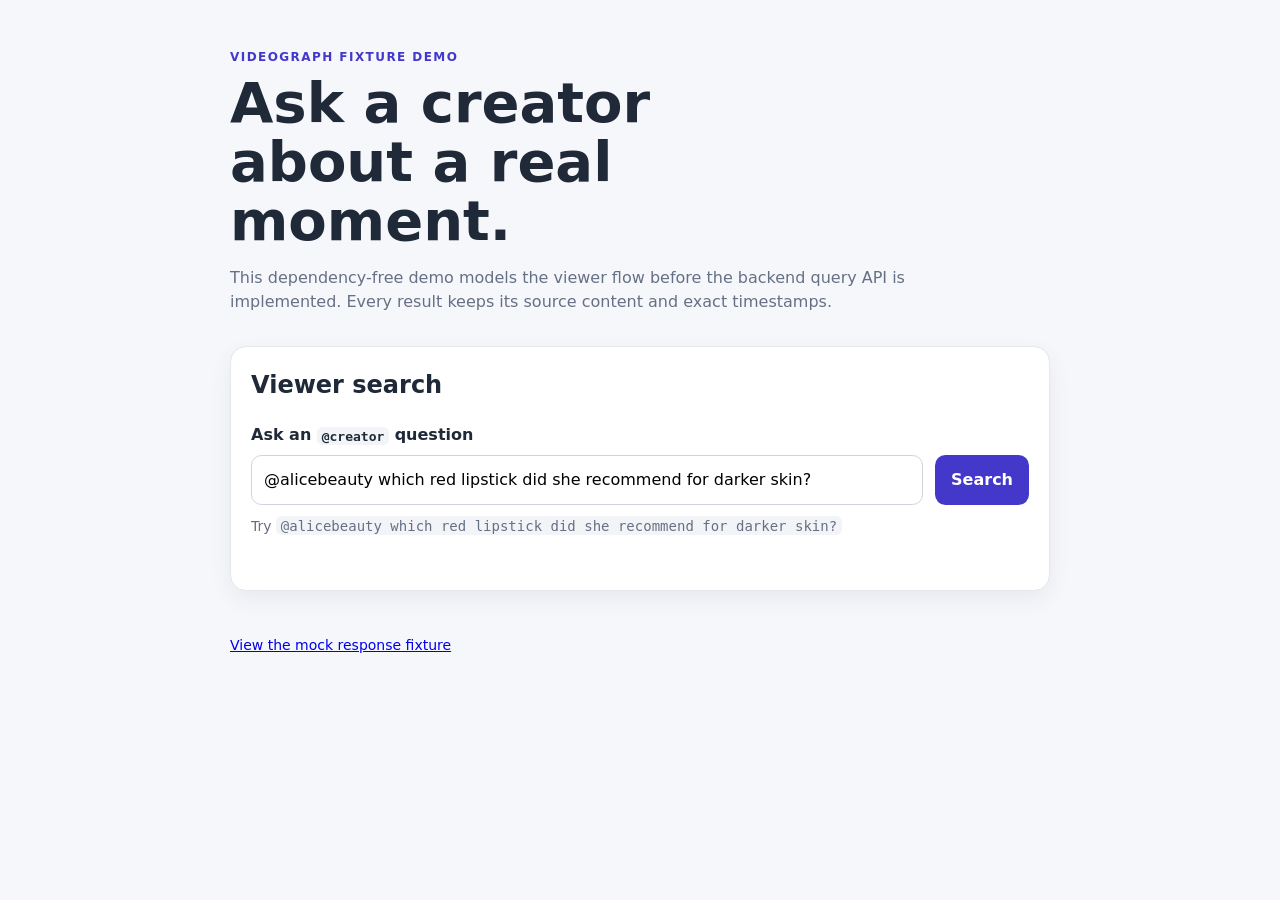
==== frontend/demo/index.html @ 8dd93fd3 "Implement fixture-backed viewer search" ====
<!doctype html>
<html lang="en">
  <head>
    <meta charset="utf-8" />
    <meta name="viewport" content="width=device-width, initial-scale=1" />
    <title>VideoGraph viewer search demo</title>
    <link rel="stylesheet" href="./styles.css" />
  </head>
  <body>
    <main class="shell">
      <header class="intro">
        <p class="eyebrow">VideoGraph fixture demo</p>
        <h1>Ask a creator about a real moment.</h1>
        <p>
          This dependency-free demo models the viewer flow before the backend query API is
          implemented. Every result keeps its source content and exact timestamps.
        </p>
      </header>

      <section class="panel" aria-labelledby="search-heading">
        <h2 id="search-heading">Viewer search</h2>
        <form id="query-form" novalidate>
          <label for="query-input">Ask an <code>@creator</code> question</label>
          <div class="query-row">
            <input
              id="query-input"
              name="query"
              type="text"
              autocomplete="off"
              value="@alicebeauty which red lipstick did she recommend for darker skin?"
              aria-describedby="query-help query-status"
              aria-controls="creator-suggestions"
              aria-expanded="false"
            />
            <button type="submit">Search</button>
          </div>
          <p id="query-help" class="hint">
            Try <code>@alicebeauty which red lipstick did she recommend for darker skin?</code>
          </p>
          <ul id="creator-suggestions" class="suggestions" role="listbox" hidden></ul>
          <p id="query-status" class="status" role="status" aria-live="polite"></p>
        </form>
      </section>

      <section id="results" class="results" aria-live="polite" aria-busy="false"></section>

      <footer class="footer">
        <a href="../fixtures/viewer-query-fixtures.json">View the mock response fixture</a>
      </footer>
    </main>
    <script type="module" src="./viewer-search.js"></script>
  </body>
</html>
---- frontend/demo/styles.css ----
:root {
  color: #1f2937;
  background: #f6f7fb;
  font-family: Inter, ui-sans-serif, system-ui, -apple-system, BlinkMacSystemFont, "Segoe UI", sans-serif;
  line-height: 1.5;
}

* {
  box-sizing: border-box;
}

body {
  margin: 0;
}

button,
input {
  font: inherit;
}

button {
  border: 0;
  border-radius: 0.65rem;
  background: #4338ca;
  color: white;
  cursor: pointer;
  font-weight: 700;
  padding: 0.75rem 1rem;
}

button:hover {
  background: #3730a3;
}

.shell {
  margin: 0 auto;
  max-width: 860px;
  padding: 3rem 1.25rem;
}

.intro {
  margin-bottom: 2rem;
}

.eyebrow {
  color: #4338ca;
  font-size: 0.75rem;
  font-weight: 800;
  letter-spacing: 0.12em;
  margin: 0 0 0.5rem;
  text-transform: uppercase;
}

h1,
h2,
p {
  margin-top: 0;
}

h1 {
  font-size: clamp(2rem, 5vw, 3.5rem);
  line-height: 1.05;
  margin-bottom: 1rem;
  max-width: 14ch;
}

.intro p:last-child {
  color: #667085;
  max-width: 68ch;
}

.panel,
.result-card {
  background: white;
  border: 1px solid #e4e7ec;
  border-radius: 1rem;
  box-shadow: 0 0.5rem 1.5rem rgb(16 24 40 / 6%);
}

.panel {
  padding: 1.25rem;
}

label {
  display: block;
  font-weight: 700;
  margin-bottom: 0.5rem;
}

.query-row {
  display: flex;
  gap: 0.75rem;
}

input {
  border: 1px solid #cfd4dc;
  border-radius: 0.65rem;
  flex: 1;
  min-width: 0;
  padding: 0.75rem;
}

input:focus {
  border-color: #4338ca;
  outline: 3px solid rgb(67 56 202 / 18%);
}

.hint,
.status,
.footer {
  color: #667085;
  font-size: 0.875rem;
}

.hint {
  margin: 0.65rem 0 0;
}

code {
  background: #f2f4f7;
  border-radius: 0.35rem;
  padding: 0.1rem 0.3rem;
}

.status {
  min-height: 1.35rem;
  margin: 0.75rem 0 0;
}

.status.error {
  color: #b42318;
}

.suggestions {
  background: white;
  border: 1px solid #d0d5dd;
  border-radius: 0.65rem;
  list-style: none;
  margin: 0.5rem 0 0;
  padding: 0.25rem;
}

.suggestions button {
  background: transparent;
  border-radius: 0.45rem;
  color: #344054;
  display: block;
  padding: 0.6rem 0.75rem;
  text-align: left;
  width: 100%;
}

.suggestions button:hover {
  background: #f2f4f7;
}

.results {
  display: grid;
  gap: 1rem;
  margin-top: 1.25rem;
}

.result-card {
  padding: 1.25rem;
}

.result-card h3 {
  margin-bottom: 0.35rem;
}

.summary,
.answer {
  color: #475467;
}

.answer {
  border-left: 3px solid #a5b4fc;
  margin-bottom: 1.25rem;
  padding-left: 0.85rem;
}

.evidence-list {
  display: grid;
  gap: 0.65rem;
  list-style: none;
  margin: 1rem 0 0;
  padding: 0;
}

.evidence-item {
  align-items: center;
  background: #f8f9fc;
  border-radius: 0.65rem;
  display: flex;
  gap: 0.75rem;
  justify-content: space-between;
  padding: 0.75rem;
}

.evidence-copy {
  min-width: 0;
}

.evidence-copy strong,
.evidence-copy span {
  display: block;
}

.evidence-copy span {
  color: #667085;
  font-size: 0.875rem;
}

.jump-button {
  background: #e0e7ff;
  color: #3730a3;
  flex: 0 0 auto;
  font-size: 0.875rem;
  padding: 0.55rem 0.7rem;
}

.jump-button:hover {
  background: #c7d2fe;
}

.empty {
  background: #fffaeb;
  border: 1px solid #fedf89;
  border-radius: 0.75rem;
  color: #7a2e0e;
  padding: 1rem;
}

.loading {
  color: #667085;
  padding: 1rem 0;
}

.footer {
  margin-top: 1.5rem;
}

@media (max-width: 640px) {
  .query-row,
  .evidence-item {
    align-items: stretch;
    flex-direction: column;
  }

  .jump-button {
    width: 100%;
  }
}
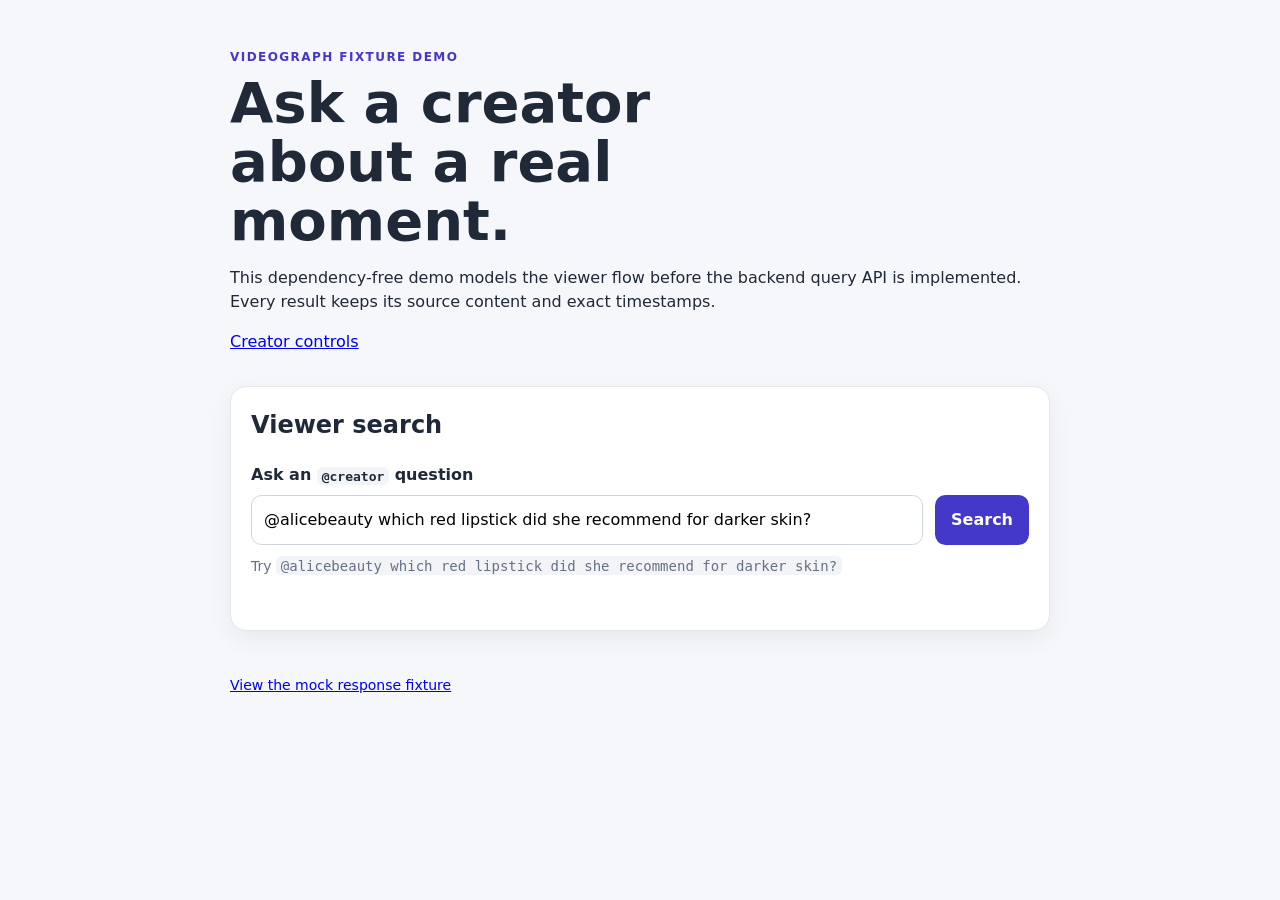
==== commit 4a9945a6: "Implement fixture-backed creator controls" ====
--- a/frontend/demo/index.html
+++ b/frontend/demo/index.html
@@ -15,6 +15,7 @@
           This dependency-free demo models the viewer flow before the backend query API is
           implemented. Every result keeps its source content and exact timestamps.
         </p>
+        <p><a href="./creator-controls.html">Creator controls</a></p>
       </header>
 
       <section class="panel" aria-labelledby="search-heading">
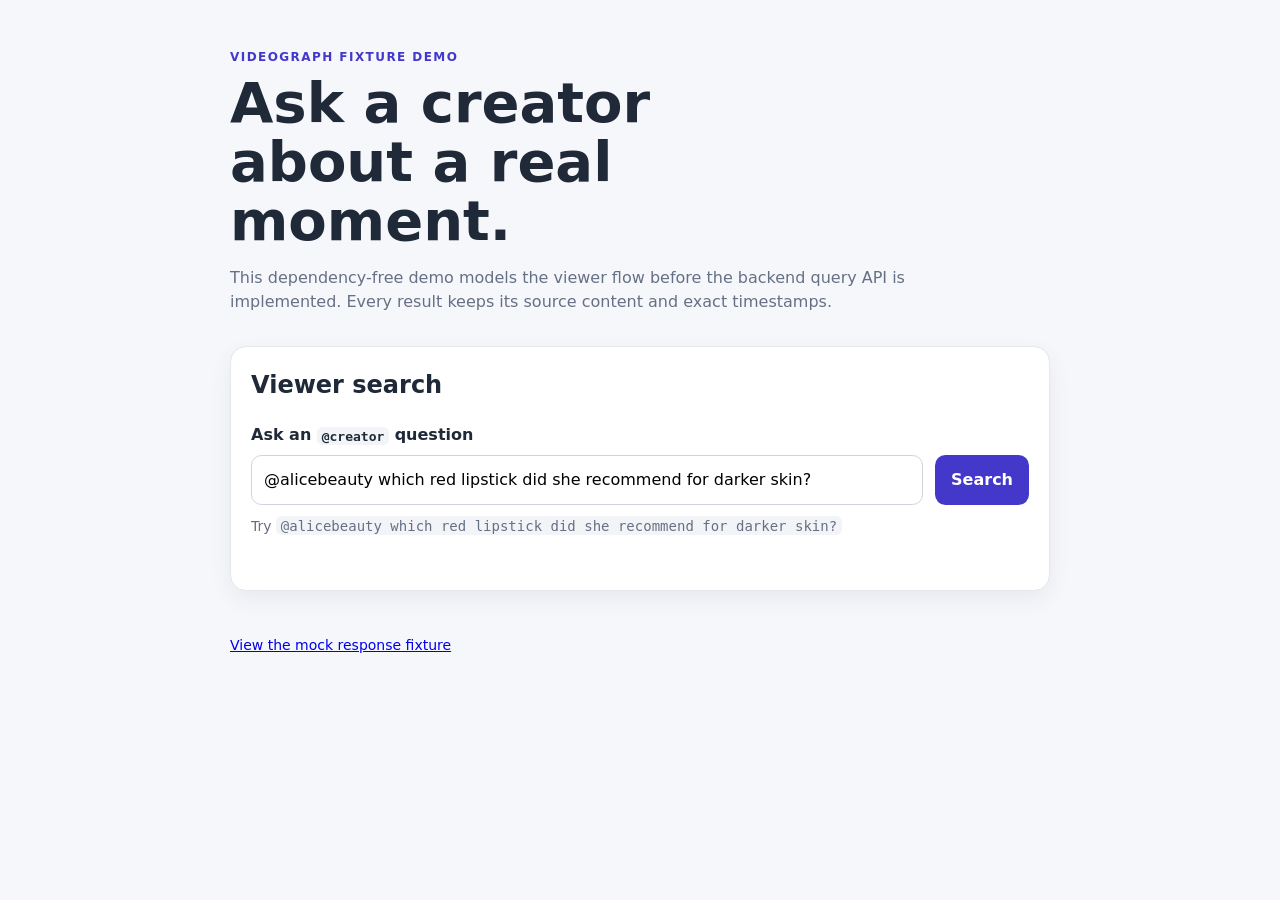
==== commit 6a5cc9bf: "Merge PR #30: Fixture-backed viewer search Merge the issue #20 viewer search demo into main." ====
--- a/frontend/demo/index.html
+++ b/frontend/demo/index.html
@@ -15,7 +15,6 @@
           This dependency-free demo models the viewer flow before the backend query API is
           implemented. Every result keeps its source content and exact timestamps.
         </p>
-        <p><a href="./creator-controls.html">Creator controls</a></p>
       </header>
 
       <section class="panel" aria-labelledby="search-heading">
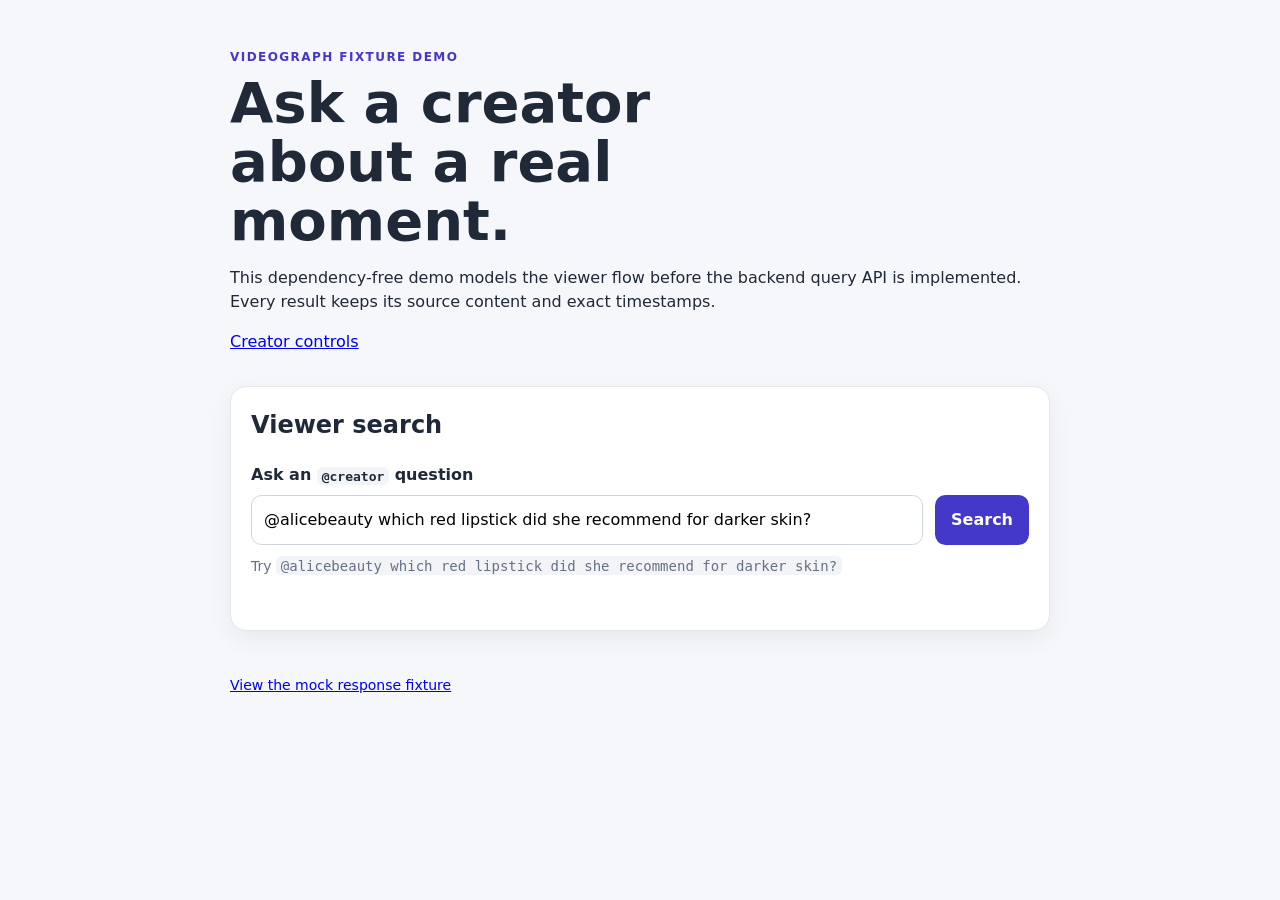
==== commit 1849240d: "Merge PR #32: Creator memory controls Merge the issue #21 creator memory controls into main." ====
--- a/frontend/demo/index.html
+++ b/frontend/demo/index.html
@@ -15,6 +15,7 @@
           This dependency-free demo models the viewer flow before the backend query API is
           implemented. Every result keeps its source content and exact timestamps.
         </p>
+        <p><a href="./creator-controls.html">Creator controls</a></p>
       </header>
 
       <section class="panel" aria-labelledby="search-heading">
